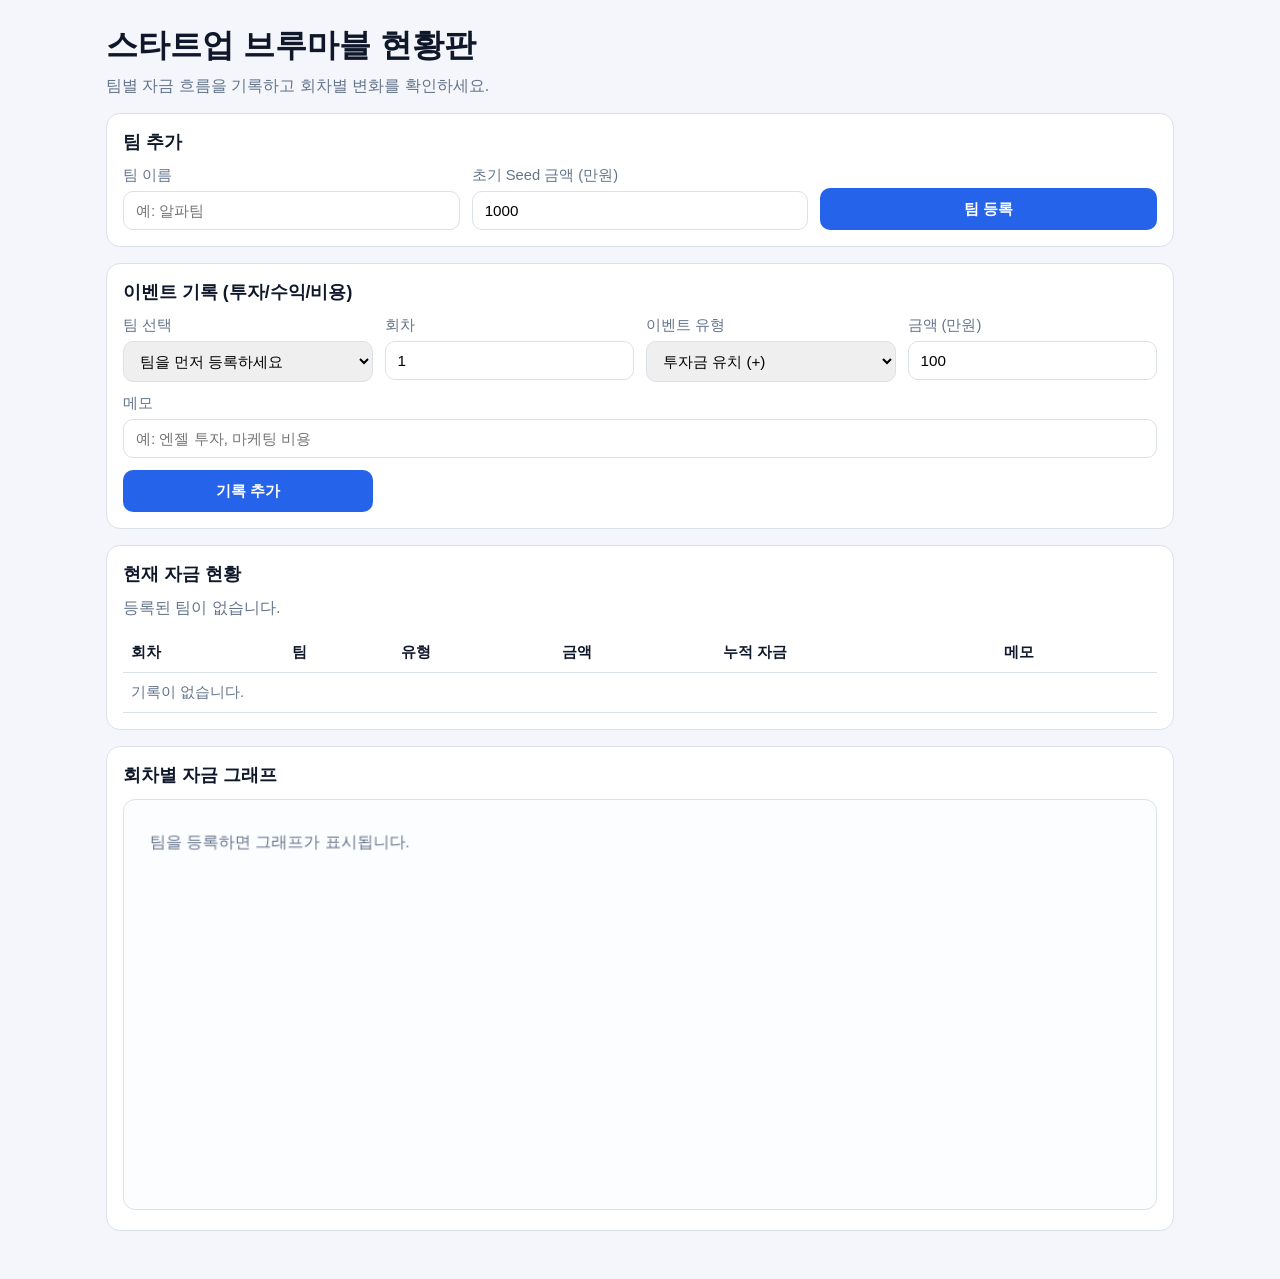
==== index.html @ c49ccd85 "feat: add frontend startup board game result dashboard" ====
<!doctype html>
<html lang="ko">
<head>
  <meta charset="UTF-8" />
  <meta name="viewport" content="width=device-width, initial-scale=1.0" />
  <title>스타트업 브루마블 현황판</title>
  <link rel="stylesheet" href="styles.css" />
</head>
<body>
  <main class="container">
    <header>
      <h1>스타트업 브루마블 현황판</h1>
      <p>팀별 자금 흐름을 기록하고 회차별 변화를 확인하세요.</p>
    </header>

    <section class="card">
      <h2>팀 추가</h2>
      <form id="team-form" class="grid-form">
        <label>
          팀 이름
          <input type="text" id="team-name" placeholder="예: 알파팀" required />
        </label>
        <label>
          초기 Seed 금액 (만원)
          <input type="number" id="seed-money" min="0" step="10" value="1000" required />
        </label>
        <button type="submit">팀 등록</button>
      </form>
    </section>

    <section class="card">
      <h2>이벤트 기록 (투자/수익/비용)</h2>
      <form id="event-form" class="grid-form">
        <label>
          팀 선택
          <select id="event-team" required>
            <option value="">팀을 먼저 등록하세요</option>
          </select>
        </label>
        <label>
          회차
          <input type="number" id="event-round" min="1" step="1" value="1" required />
        </label>
        <label>
          이벤트 유형
          <select id="event-type">
            <option value="investment">투자금 유치 (+)</option>
            <option value="revenue">수익 발생 (+)</option>
            <option value="expense">비용 지출 (-)</option>
          </select>
        </label>
        <label>
          금액 (만원)
          <input type="number" id="event-amount" min="0" step="10" value="100" required />
        </label>
        <label class="full">
          메모
          <input type="text" id="event-note" placeholder="예: 엔젤 투자, 마케팅 비용" />
        </label>
        <button type="submit">기록 추가</button>
      </form>
    </section>

    <section class="card">
      <h2>현재 자금 현황</h2>
      <div id="summary" class="summary empty">등록된 팀이 없습니다.</div>
      <div class="table-wrap">
        <table>
          <thead>
            <tr>
              <th>회차</th>
              <th>팀</th>
              <th>유형</th>
              <th>금액</th>
              <th>누적 자금</th>
              <th>메모</th>
            </tr>
          </thead>
          <tbody id="event-list">
            <tr><td colspan="6" class="empty">기록이 없습니다.</td></tr>
          </tbody>
        </table>
      </div>
    </section>

    <section class="card">
      <h2>회차별 자금 그래프</h2>
      <canvas id="fund-chart" width="960" height="380" aria-label="회차별 자금 그래프" role="img"></canvas>
    </section>
  </main>

  <script src="app.js"></script>
</body>
</html>
---- styles.css ----
:root {
  --bg: #f4f6fb;
  --card: #ffffff;
  --text: #0f172a;
  --muted: #64748b;
  --line: #dbe1ea;
  --primary: #2563eb;
  --good: #15803d;
  --bad: #dc2626;
}

* { box-sizing: border-box; }

body {
  margin: 0;
  background: var(--bg);
  color: var(--text);
  font-family: "Pretendard", "Noto Sans KR", -apple-system, BlinkMacSystemFont, "Segoe UI", sans-serif;
}

.container {
  max-width: 1100px;
  margin: 0 auto;
  padding: 24px 16px 48px;
}

header h1 {
  margin: 0;
  font-size: clamp(1.4rem, 2.7vw, 2rem);
}

header p {
  margin-top: 8px;
  color: var(--muted);
}

.card {
  background: var(--card);
  border: 1px solid var(--line);
  border-radius: 14px;
  padding: 16px;
  margin-top: 16px;
}

.card h2 {
  margin: 0 0 12px;
  font-size: 1.1rem;
}

.grid-form {
  display: grid;
  gap: 12px;
  grid-template-columns: repeat(auto-fit, minmax(210px, 1fr));
}

label {
  display: flex;
  flex-direction: column;
  font-size: 0.92rem;
  color: var(--muted);
  gap: 6px;
}

label.full { grid-column: 1 / -1; }

input, select, button {
  border: 1px solid var(--line);
  border-radius: 10px;
  padding: 10px 12px;
  font-size: 0.95rem;
}

button {
  background: var(--primary);
  color: white;
  border: none;
  cursor: pointer;
  align-self: end;
  height: 42px;
  font-weight: 600;
}

.summary {
  display: grid;
  gap: 10px;
  margin-bottom: 14px;
  grid-template-columns: repeat(auto-fit, minmax(200px, 1fr));
}

.summary-card {
  border: 1px solid var(--line);
  border-radius: 10px;
  padding: 10px;
}

.summary-card h3 {
  margin: 0;
  font-size: 0.95rem;
}

.money {
  margin-top: 8px;
  font-size: 1.2rem;
  font-weight: 700;
}

.empty {
  color: var(--muted);
}

.table-wrap {
  overflow-x: auto;
}

table {
  width: 100%;
  border-collapse: collapse;
  min-width: 700px;
}

th, td {
  border-bottom: 1px solid var(--line);
  text-align: left;
  padding: 10px 8px;
  font-size: 0.92rem;
}

.plus { color: var(--good); }
.minus { color: var(--bad); }

#fund-chart {
  width: 100%;
  max-width: 100%;
  border: 1px solid var(--line);
  border-radius: 12px;
  background: #fcfdff;
}
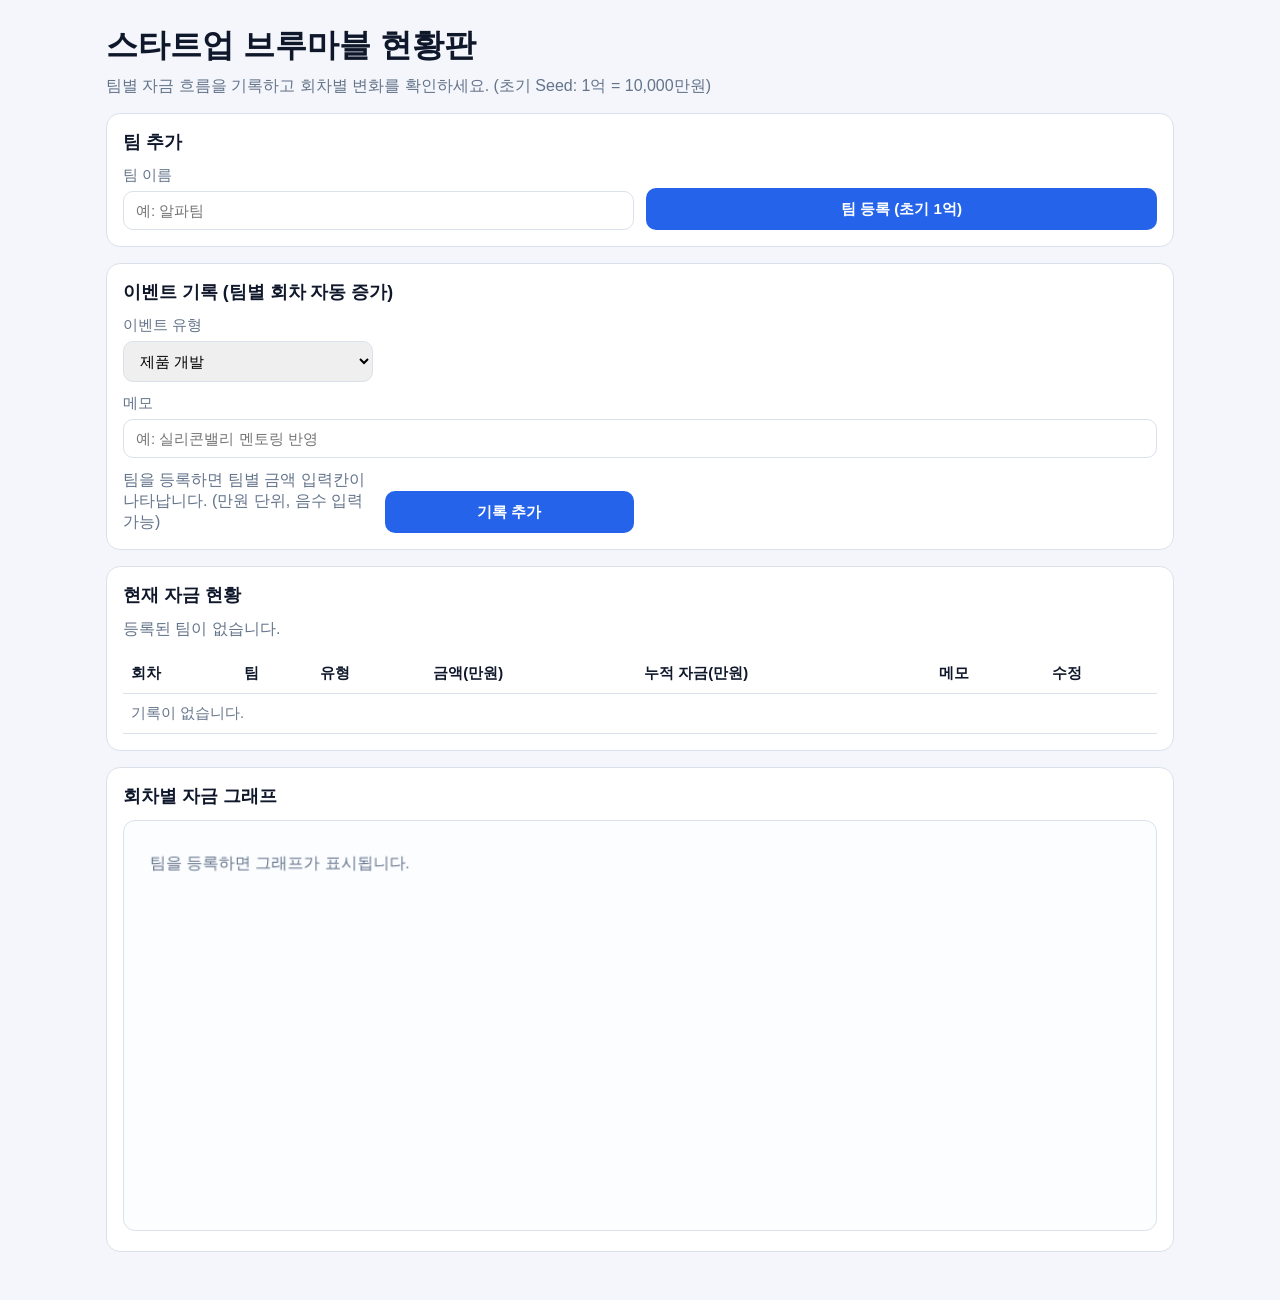
==== commit 35788a73: "feat: auto-increment rounds per team and add editable event history" ====
--- a/index.html
+++ b/index.html
@@ -10,7 +10,7 @@
   <main class="container">
     <header>
       <h1>스타트업 브루마블 현황판</h1>
-      <p>팀별 자금 흐름을 기록하고 회차별 변화를 확인하세요.</p>
+      <p>팀별 자금 흐름을 기록하고 회차별 변화를 확인하세요. (초기 Seed: 1억 = 10,000만원)</p>
     </header>
 
     <section class="card">
@@ -20,43 +20,26 @@
           팀 이름
           <input type="text" id="team-name" placeholder="예: 알파팀" required />
         </label>
-        <label>
-          초기 Seed 금액 (만원)
-          <input type="number" id="seed-money" min="0" step="10" value="1000" required />
-        </label>
-        <button type="submit">팀 등록</button>
+        <button type="submit">팀 등록 (초기 1억)</button>
       </form>
     </section>
 
     <section class="card">
-      <h2>이벤트 기록 (투자/수익/비용)</h2>
+      <h2>이벤트 기록 (팀별 회차 자동 증가)</h2>
       <form id="event-form" class="grid-form">
         <label>
-          팀 선택
-          <select id="event-team" required>
-            <option value="">팀을 먼저 등록하세요</option>
-          </select>
-        </label>
-        <label>
-          회차
-          <input type="number" id="event-round" min="1" step="1" value="1" required />
-        </label>
-        <label>
           이벤트 유형
-          <select id="event-type">
-            <option value="investment">투자금 유치 (+)</option>
-            <option value="revenue">수익 발생 (+)</option>
-            <option value="expense">비용 지출 (-)</option>
-          </select>
-        </label>
-        <label>
-          금액 (만원)
-          <input type="number" id="event-amount" min="0" step="10" value="100" required />
+          <select id="event-type"></select>
         </label>
         <label class="full">
           메모
-          <input type="text" id="event-note" placeholder="예: 엔젤 투자, 마케팅 비용" />
+          <input type="text" id="event-note" placeholder="예: 실리콘밸리 멘토링 반영" />
         </label>
+
+        <div class="team-amounts full" id="team-amounts">
+          <p class="empty">팀을 등록하면 팀별 금액 입력칸이 나타납니다. (만원 단위, 음수 입력 가능)</p>
+        </div>
+
         <button type="submit">기록 추가</button>
       </form>
     </section>
@@ -71,13 +54,14 @@
               <th>회차</th>
               <th>팀</th>
               <th>유형</th>
-              <th>금액</th>
-              <th>누적 자금</th>
+              <th>금액(만원)</th>
+              <th>누적 자금(만원)</th>
               <th>메모</th>
+              <th>수정</th>
             </tr>
           </thead>
           <tbody id="event-list">
-            <tr><td colspan="6" class="empty">기록이 없습니다.</td></tr>
+            <tr><td colspan="7" class="empty">기록이 없습니다.</td></tr>
           </tbody>
         </table>
       </div>
--- a/styles.css
+++ b/styles.css
@@ -80,6 +80,16 @@
   font-weight: 600;
 }
 
+.team-amounts {
+  display: grid;
+  grid-template-columns: repeat(auto-fit, minmax(220px, 1fr));
+  gap: 10px;
+}
+
+.team-amounts p {
+  margin: 0;
+}
+
 .summary {
   display: grid;
   gap: 10px;
@@ -115,7 +125,7 @@
 table {
   width: 100%;
   border-collapse: collapse;
-  min-width: 700px;
+  min-width: 820px;
 }
 
 th, td {
@@ -123,10 +133,23 @@
   text-align: left;
   padding: 10px 8px;
   font-size: 0.92rem;
+  vertical-align: top;
 }
 
 .plus { color: var(--good); }
 .minus { color: var(--bad); }
+
+.mini {
+  height: 28px;
+  padding: 4px 8px;
+  font-size: 0.8rem;
+  border-radius: 8px;
+  margin-right: 4px;
+}
+
+.mini.danger {
+  background: #b91c1c;
+}
 
 #fund-chart {
   width: 100%;
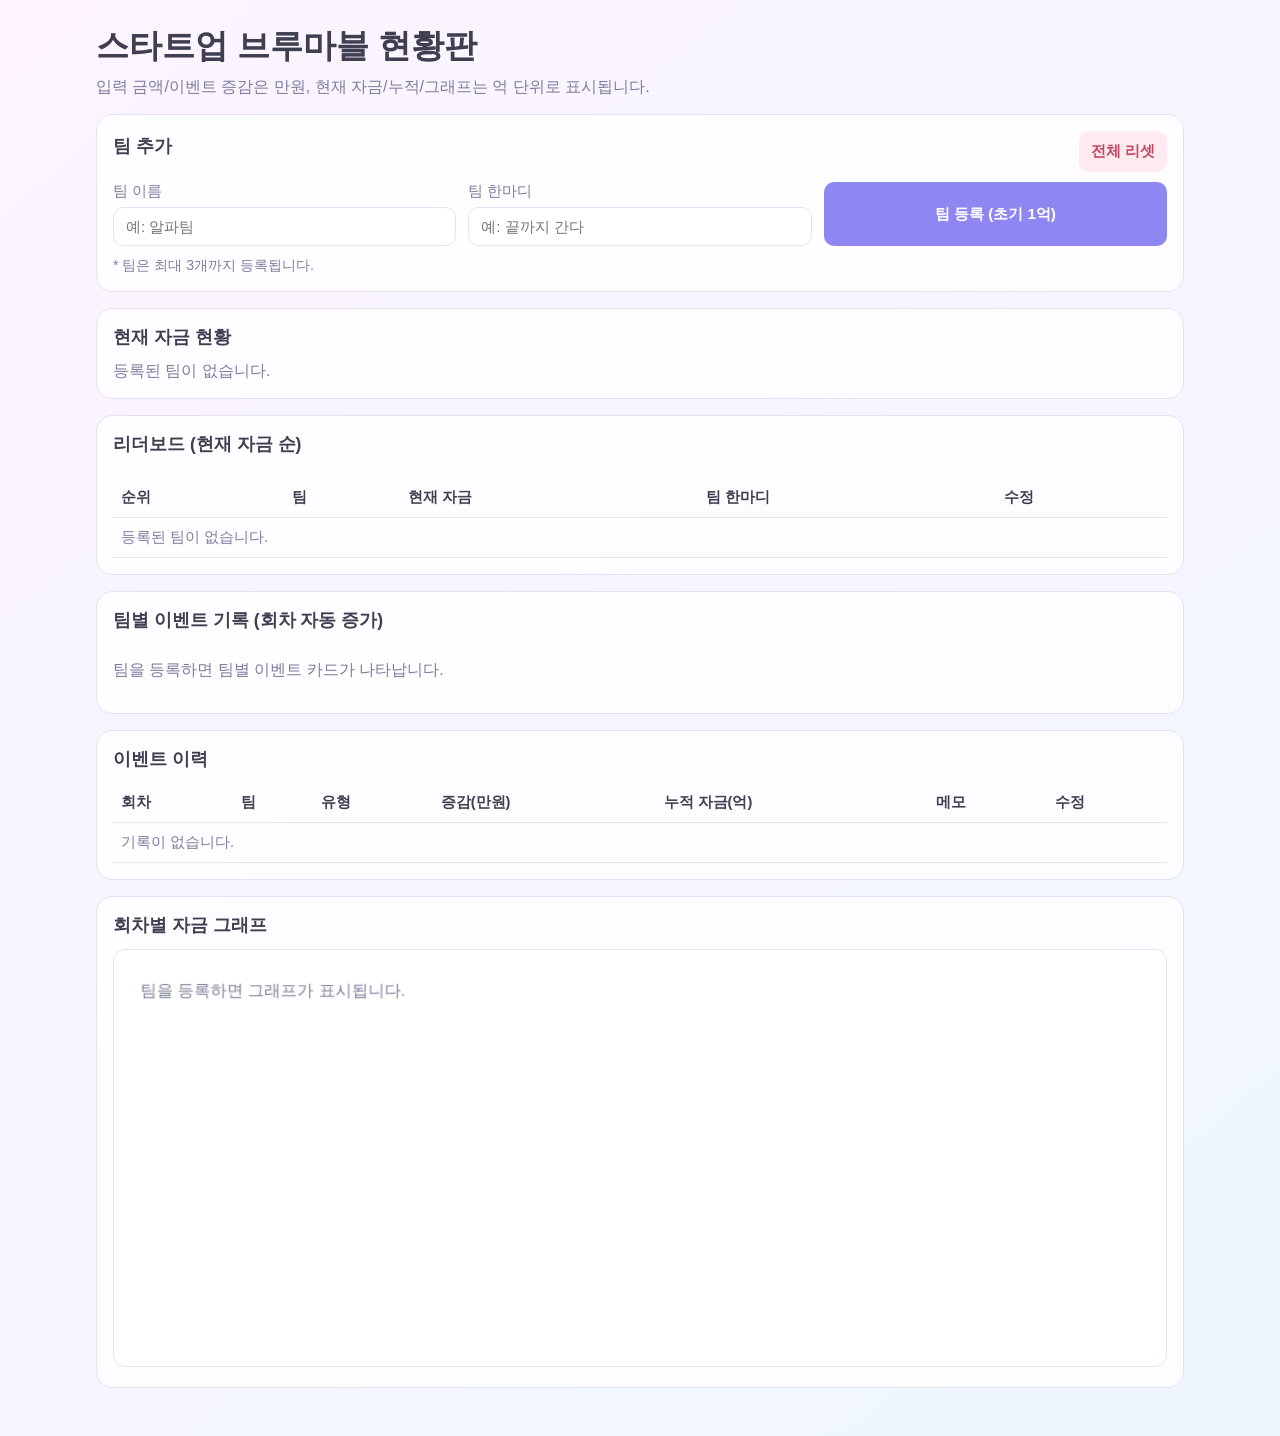
==== commit 4b7e6152: "feat: implement requested startup game dashboard features" ====
--- a/index.html
+++ b/index.html
@@ -8,45 +8,66 @@
 </head>
 <body>
   <main class="container">
-    <header>
+    <header class="hero">
       <h1>스타트업 브루마블 현황판</h1>
-      <p>팀별 자금 흐름을 기록하고 회차별 변화를 확인하세요. (초기 Seed: 1억 = 10,000만원)</p>
+      <p>입력 금액/이벤트 증감은 만원, 현재 자금/누적/그래프는 억 단위로 표시됩니다.</p>
     </header>
 
     <section class="card">
-      <h2>팀 추가</h2>
-      <form id="team-form" class="grid-form">
+      <div class="card-head">
+        <h2>팀 추가</h2>
+        <button id="reset-all-btn" class="ghost danger" type="button">전체 리셋</button>
+      </div>
+      <form id="team-form" class="grid-form team-form">
         <label>
           팀 이름
           <input type="text" id="team-name" placeholder="예: 알파팀" required />
         </label>
+        <label>
+          팀 한마디
+          <input type="text" id="team-quote" placeholder="예: 끝까지 간다" maxlength="80" />
+        </label>
         <button type="submit">팀 등록 (초기 1억)</button>
       </form>
-    </section>
-
-    <section class="card">
-      <h2>이벤트 기록 (팀별 회차 자동 증가)</h2>
-      <form id="event-form" class="grid-form">
-        <label>
-          이벤트 유형
-          <select id="event-type"></select>
-        </label>
-        <label class="full">
-          메모
-          <input type="text" id="event-note" placeholder="예: 실리콘밸리 멘토링 반영" />
-        </label>
-
-        <div class="team-amounts full" id="team-amounts">
-          <p class="empty">팀을 등록하면 팀별 금액 입력칸이 나타납니다. (만원 단위, 음수 입력 가능)</p>
-        </div>
-
-        <button type="submit">기록 추가</button>
-      </form>
+      <p class="help">* 팀은 최대 3개까지 등록됩니다.</p>
     </section>
 
     <section class="card">
       <h2>현재 자금 현황</h2>
       <div id="summary" class="summary empty">등록된 팀이 없습니다.</div>
+    </section>
+
+    <section class="card">
+      <div class="card-head">
+        <h2>리더보드 (현재 자금 순)</h2>
+      </div>
+      <div class="table-wrap">
+        <table>
+          <thead>
+            <tr>
+              <th>순위</th>
+              <th>팀</th>
+              <th>현재 자금</th>
+              <th>팀 한마디</th>
+              <th>수정</th>
+            </tr>
+          </thead>
+          <tbody id="leaderboard-list">
+            <tr><td colspan="5" class="empty">등록된 팀이 없습니다.</td></tr>
+          </tbody>
+        </table>
+      </div>
+    </section>
+
+    <section class="card">
+      <h2>팀별 이벤트 기록 (회차 자동 증가)</h2>
+      <div id="team-event-cards" class="team-event-cards">
+        <p class="empty">팀을 등록하면 팀별 이벤트 카드가 나타납니다.</p>
+      </div>
+    </section>
+
+    <section class="card">
+      <h2>이벤트 이력</h2>
       <div class="table-wrap">
         <table>
           <thead>
@@ -54,8 +75,8 @@
               <th>회차</th>
               <th>팀</th>
               <th>유형</th>
-              <th>금액(만원)</th>
-              <th>누적 자금(만원)</th>
+              <th>증감(만원)</th>
+              <th>누적 자금(억)</th>
               <th>메모</th>
               <th>수정</th>
             </tr>
--- a/styles.css
+++ b/styles.css
@@ -1,45 +1,53 @@
 :root {
-  --bg: #f4f6fb;
-  --card: #ffffff;
-  --text: #0f172a;
-  --muted: #64748b;
-  --line: #dbe1ea;
-  --primary: #2563eb;
-  --good: #15803d;
-  --bad: #dc2626;
-}
-
-* { box-sizing: border-box; }
+  --bg-grad-1: #fdf4ff;
+  --bg-grad-2: #eef6ff;
+  --card: #ffffffcc;
+  --text: #3f3f52;
+  --muted: #7b7e9f;
+  --line: #e5e1f7;
+  --primary: #8f87f1;
+  --primary-2: #7b73de;
+  --danger: #ef7d99;
+  --good: #4cb89f;
+  --bad: #ea6a84;
+  --neutral: #7f84a8;
+}
+
+* {
+  box-sizing: border-box;
+}
 
 body {
   margin: 0;
-  background: var(--bg);
+  min-height: 100vh;
+  background: linear-gradient(140deg, var(--bg-grad-1), var(--bg-grad-2));
   color: var(--text);
   font-family: "Pretendard", "Noto Sans KR", -apple-system, BlinkMacSystemFont, "Segoe UI", sans-serif;
 }
 
 .container {
-  max-width: 1100px;
+  max-width: 1120px;
   margin: 0 auto;
   padding: 24px 16px 48px;
 }
 
-header h1 {
-  margin: 0;
-  font-size: clamp(1.4rem, 2.7vw, 2rem);
-}
-
-header p {
-  margin-top: 8px;
+.hero h1 {
+  margin: 0;
+  font-size: clamp(1.5rem, 2.6vw, 2.1rem);
+}
+
+.hero p {
+  margin: 8px 0 0;
   color: var(--muted);
 }
 
 .card {
+  margin-top: 16px;
+  border: 1px solid var(--line);
+  border-radius: 16px;
   background: var(--card);
-  border: 1px solid var(--line);
-  border-radius: 14px;
+  backdrop-filter: blur(3px);
   padding: 16px;
-  margin-top: 16px;
 }
 
 .card h2 {
@@ -47,23 +55,31 @@
   font-size: 1.1rem;
 }
 
+.card-head {
+  display: flex;
+  justify-content: space-between;
+  align-items: center;
+  gap: 8px;
+  margin-bottom: 10px;
+}
+
 .grid-form {
   display: grid;
   gap: 12px;
-  grid-template-columns: repeat(auto-fit, minmax(210px, 1fr));
+  grid-template-columns: repeat(auto-fit, minmax(220px, 1fr));
 }
 
 label {
   display: flex;
   flex-direction: column;
-  font-size: 0.92rem;
-  color: var(--muted);
   gap: 6px;
-}
-
-label.full { grid-column: 1 / -1; }
-
-input, select, button {
+  color: var(--muted);
+  font-size: 0.93rem;
+}
+
+input,
+select,
+button {
   border: 1px solid var(--line);
   border-radius: 10px;
   padding: 10px 12px;
@@ -71,51 +87,99 @@
 }
 
 button {
-  background: var(--primary);
-  color: white;
   border: none;
   cursor: pointer;
-  align-self: end;
-  height: 42px;
-  font-weight: 600;
-}
-
-.team-amounts {
-  display: grid;
-  grid-template-columns: repeat(auto-fit, minmax(220px, 1fr));
+  background: var(--primary);
+  color: #fff;
+  font-weight: 600;
+}
+
+button:hover {
+  background: var(--primary-2);
+}
+
+.ghost {
+  background: #efeefe;
+  color: #5c56b7;
+}
+
+.ghost.danger {
+  background: #ffeaf0;
+  color: #c24763;
+}
+
+.help {
+  margin: 10px 0 0;
+  color: var(--muted);
+  font-size: 0.88rem;
+}
+
+.summary {
+  display: grid;
+  grid-template-columns: repeat(auto-fit, minmax(180px, 1fr));
   gap: 10px;
 }
 
-.team-amounts p {
-  margin: 0;
-}
-
-.summary {
+.summary-card {
+  border: 1px solid var(--line);
+  border-radius: 12px;
+  padding: 12px;
+  background: #fff;
+}
+
+.summary-card h3 {
+  margin: 0;
+  font-size: 0.96rem;
+}
+
+.money {
+  margin-top: 10px;
+  font-weight: 700;
+  font-size: 1.25rem;
+  color: #5c56b7;
+}
+
+.team-event-cards {
+  display: grid;
+  gap: 12px;
+  grid-template-columns: repeat(auto-fit, minmax(290px, 1fr));
+}
+
+.team-event-form {
+  border: 1px solid var(--line);
+  border-radius: 12px;
+  background: #fff;
+  padding: 12px;
   display: grid;
   gap: 10px;
-  margin-bottom: 14px;
-  grid-template-columns: repeat(auto-fit, minmax(200px, 1fr));
-}
-
-.summary-card {
-  border: 1px solid var(--line);
-  border-radius: 10px;
-  padding: 10px;
-}
-
-.summary-card h3 {
-  margin: 0;
-  font-size: 0.95rem;
-}
-
-.money {
-  margin-top: 8px;
-  font-size: 1.2rem;
-  font-weight: 700;
-}
-
-.empty {
-  color: var(--muted);
+}
+
+.team-event-form h3 {
+  margin: 0;
+  display: flex;
+  justify-content: space-between;
+  align-items: center;
+  gap: 8px;
+  font-size: 0.98rem;
+}
+
+.round-badge {
+  font-size: 0.8rem;
+  color: #5c56b7;
+  background: #f1eeff;
+  border: 1px solid #dbd5ff;
+  padding: 3px 8px;
+  border-radius: 999px;
+}
+
+.bigdeal-wrap {
+  display: grid;
+  gap: 10px;
+  grid-template-columns: repeat(2, minmax(110px, 1fr));
+}
+
+.hidden {
+  display: none !important;
 }
 
 .table-wrap {
@@ -124,31 +188,48 @@
 
 table {
   width: 100%;
+  min-width: 760px;
   border-collapse: collapse;
-  min-width: 820px;
-}
-
-th, td {
+}
+
+th,
+td {
   border-bottom: 1px solid var(--line);
   text-align: left;
   padding: 10px 8px;
-  font-size: 0.92rem;
+  font-size: 0.91rem;
   vertical-align: top;
 }
 
-.plus { color: var(--good); }
-.minus { color: var(--bad); }
+.plus {
+  color: var(--good);
+  font-weight: 600;
+}
+
+.minus {
+  color: var(--bad);
+  font-weight: 600;
+}
+
+.neutral {
+  color: var(--neutral);
+  font-weight: 600;
+}
 
 .mini {
   height: 28px;
   padding: 4px 8px;
-  font-size: 0.8rem;
+  font-size: 0.79rem;
   border-radius: 8px;
   margin-right: 4px;
 }
 
 .mini.danger {
-  background: #b91c1c;
+  background: #ee8aa2;
+}
+
+.empty {
+  color: var(--muted);
 }
 
 #fund-chart {
@@ -156,5 +237,5 @@
   max-width: 100%;
   border: 1px solid var(--line);
   border-radius: 12px;
-  background: #fcfdff;
-}
+  background: #fff;
+}
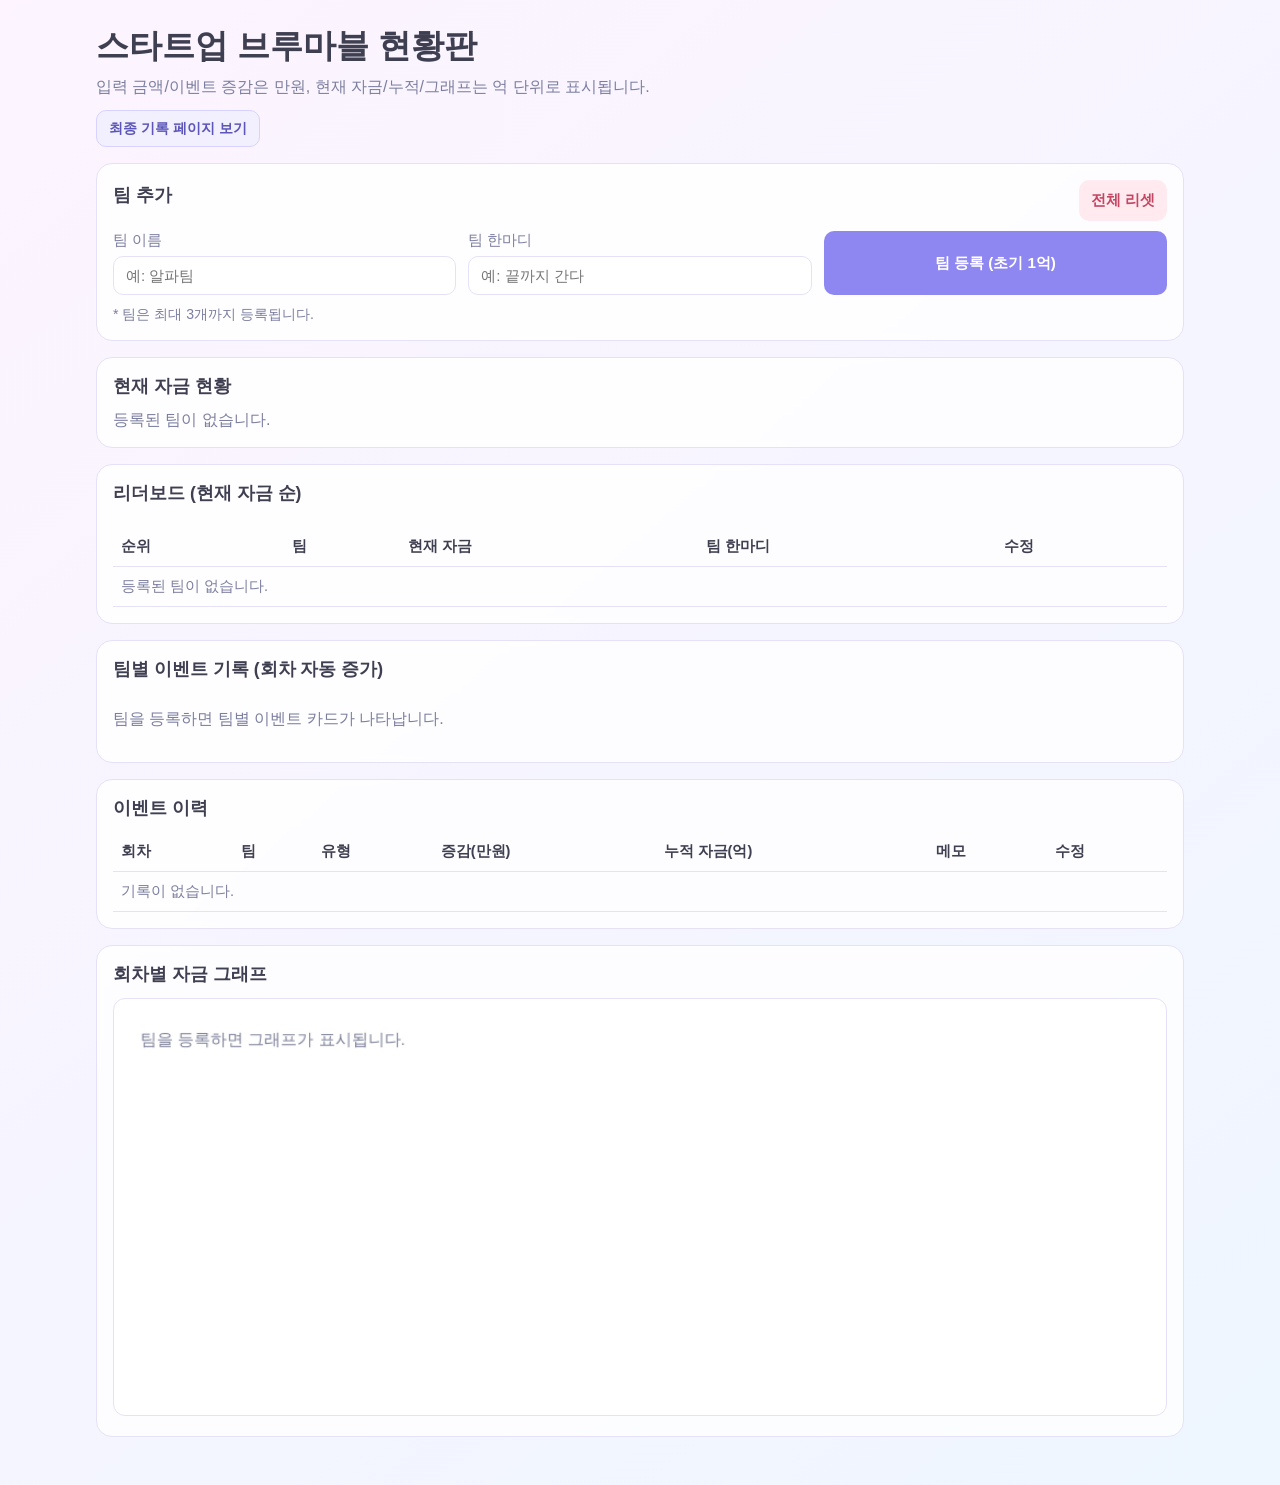
==== commit af532d71: "feat: add separate final results page with leaderboard and bar chart" ====
--- a/index.html
+++ b/index.html
@@ -11,6 +11,7 @@
     <header class="hero">
       <h1>스타트업 브루마블 현황판</h1>
       <p>입력 금액/이벤트 증감은 만원, 현재 자금/누적/그래프는 억 단위로 표시됩니다.</p>
+      <div class="page-links"><a class="link-btn" href="final.html">최종 기록 페이지 보기</a></div>
     </header>
 
     <section class="card">
--- a/styles.css
+++ b/styles.css
@@ -239,3 +239,30 @@
   border-radius: 12px;
   background: #fff;
 }
+
+.page-links {
+  margin-top: 12px;
+}
+
+.link-btn {
+  display: inline-flex;
+  align-items: center;
+  justify-content: center;
+  padding: 8px 12px;
+  border-radius: 10px;
+  border: 1px solid #d8d2ff;
+  background: #f2efff;
+  color: #5c56b7;
+  text-decoration: none;
+  font-size: 0.9rem;
+  font-weight: 600;
+}
+
+.link-btn:hover {
+  background: #e8e3ff;
+}
+
+.sub-money {
+  color: var(--muted);
+  font-size: 0.82rem;
+}
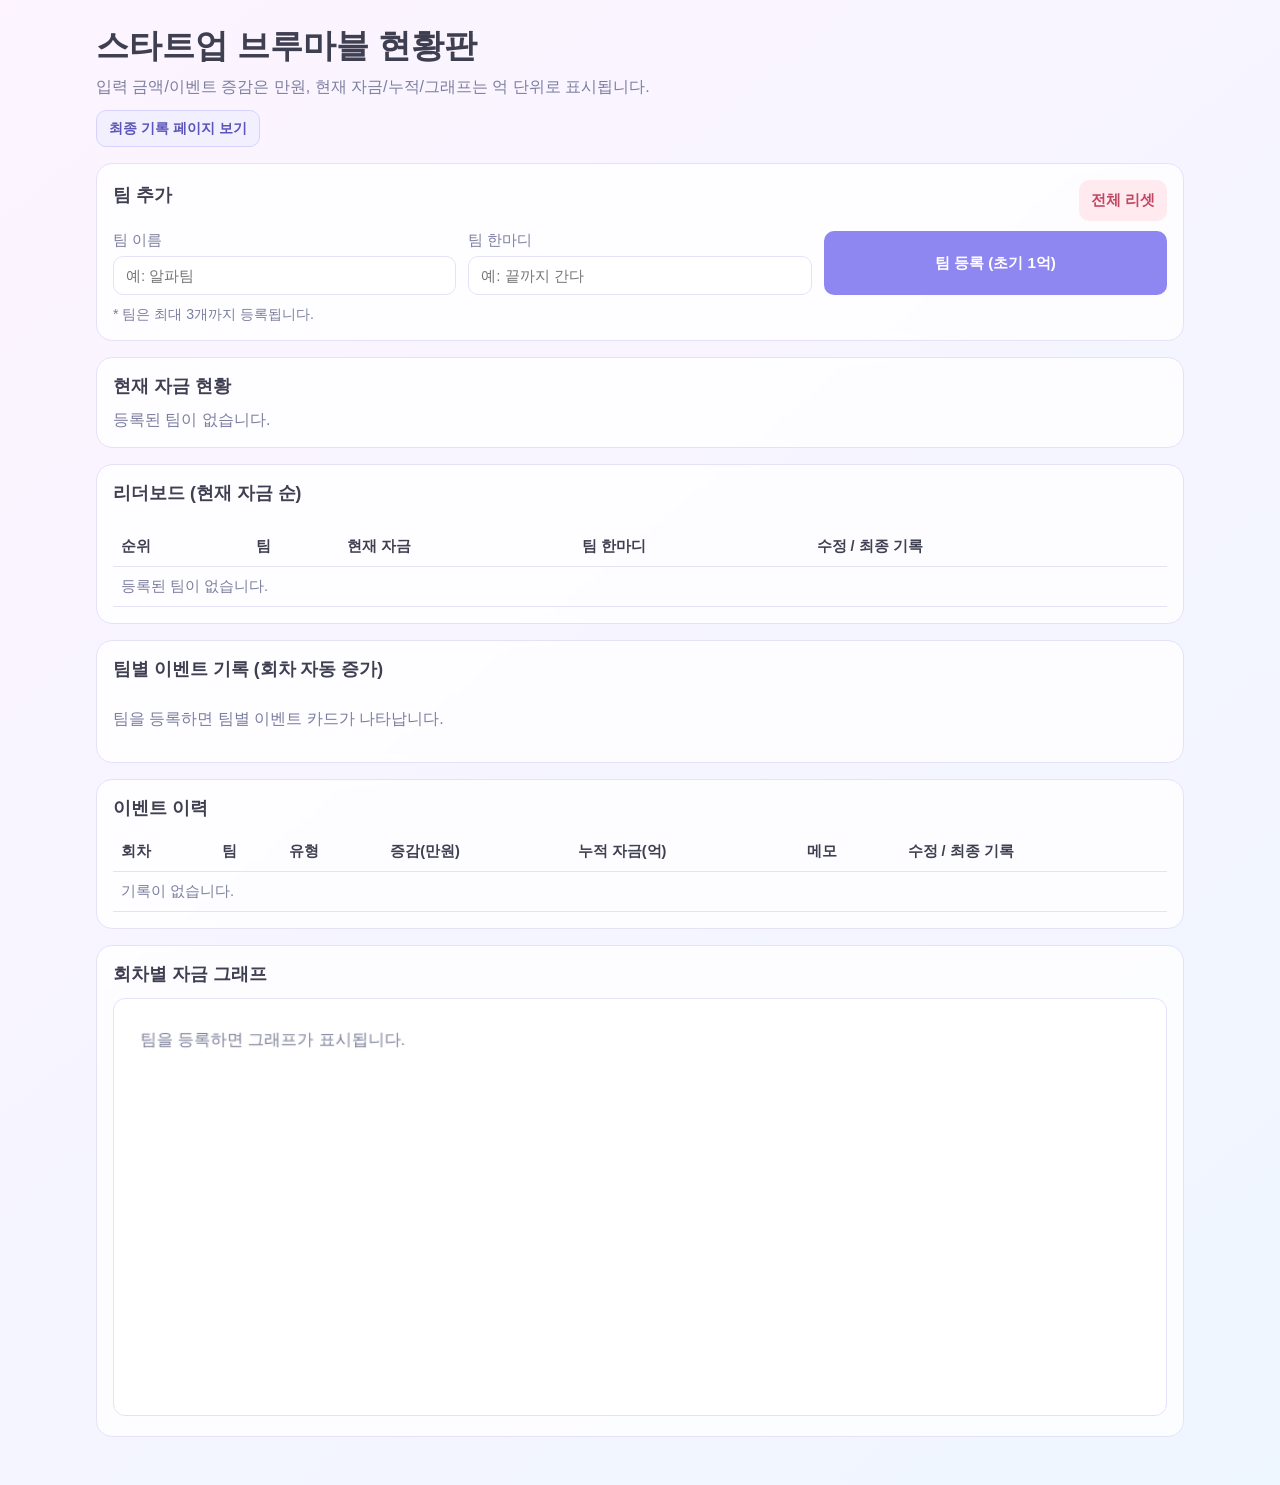
==== commit 5333c75f: "feat: add permanent final records with direct and dashboard save flows" ====
--- a/index.html
+++ b/index.html
@@ -50,7 +50,7 @@
               <th>팀</th>
               <th>현재 자금</th>
               <th>팀 한마디</th>
-              <th>수정</th>
+              <th>수정 / 최종 기록</th>
             </tr>
           </thead>
           <tbody id="leaderboard-list">
@@ -79,7 +79,7 @@
               <th>증감(만원)</th>
               <th>누적 자금(억)</th>
               <th>메모</th>
-              <th>수정</th>
+              <th>수정 / 최종 기록</th>
             </tr>
           </thead>
           <tbody id="event-list">
--- a/styles.css
+++ b/styles.css
@@ -266,3 +266,14 @@
   color: var(--muted);
   font-size: 0.82rem;
 }
+
+.action-stack {
+  display: flex;
+  flex-direction: column;
+  gap: 6px;
+  align-items: flex-start;
+}
+
+.mini.secondary {
+  background: #b1acef;
+}
